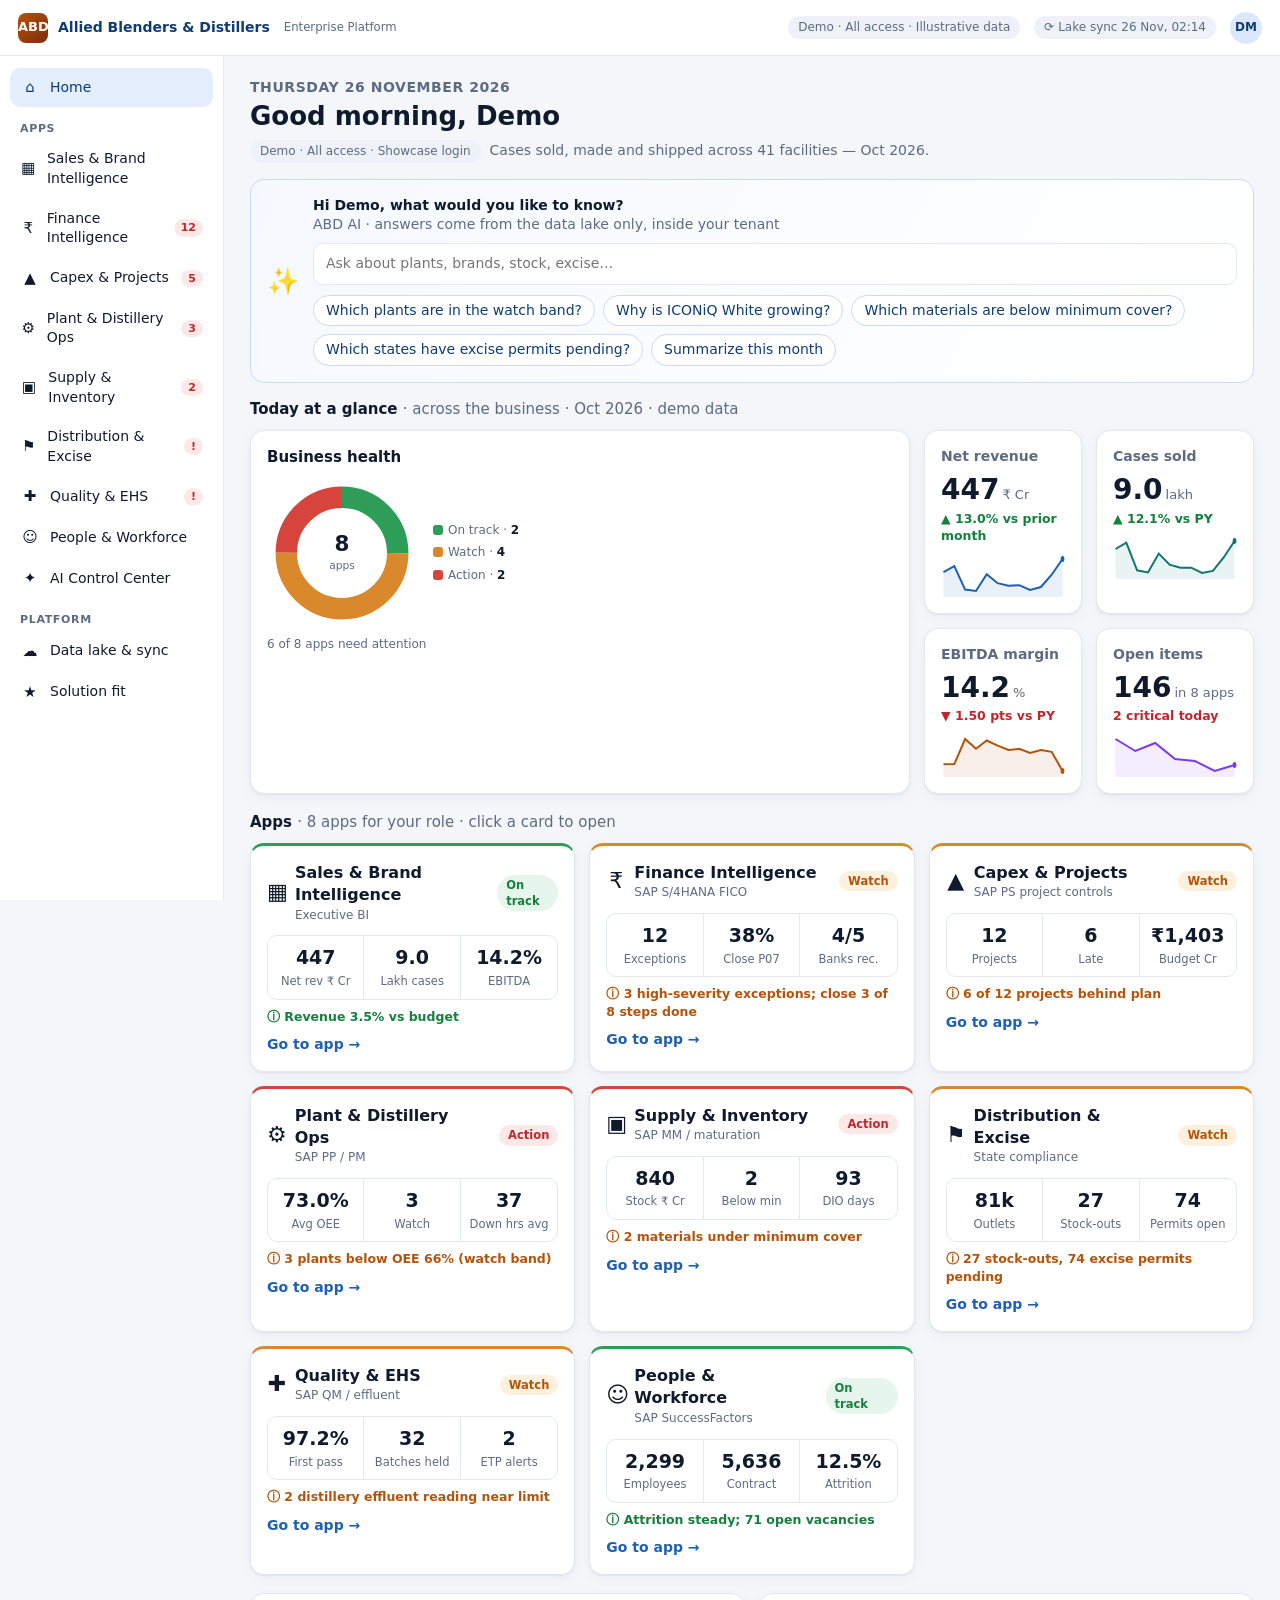
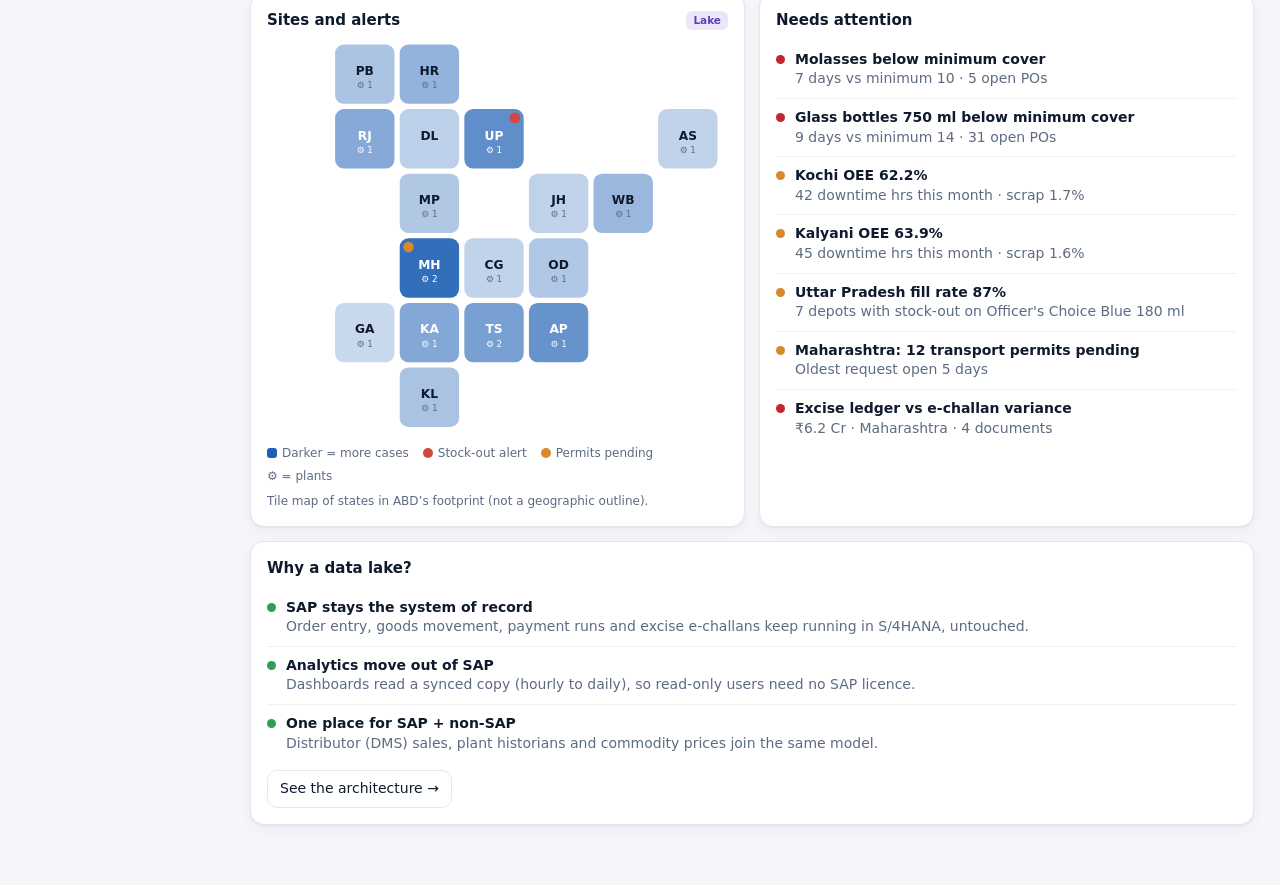
==== index.html @ fa1ca2d8 "ABD enterprise platform demo" ====
<!doctype html>
<html lang="en"><head><meta charset="utf-8"><meta name="viewport" content="width=device-width,initial-scale=1">
<title>ABD Enterprise Platform (Demo)</title>
<link rel="icon" href="data:image/svg+xml,%3Csvg xmlns='http://www.w3.org/2000/svg' viewBox='0 0 32 32'%3E%3Crect width='32' height='32' rx='8' fill='%23b45309'/%3E%3Ctext x='16' y='21' font-size='13' text-anchor='middle' fill='white' font-family='Arial' font-weight='700'%3EABD%3C/text%3E%3C/svg%3E">
<link rel="stylesheet" href="style.css"></head>
<body>
<header class="top">
  <button class="btn mob" id="burger" aria-label="Menu">☰</button>
  <div class="logo" onclick="location.hash='#/home'"><i>ABD</i>Allied Blenders &amp; Distillers<small>Enterprise Platform</small></div>
  <span class="sp"></span>
  <span class="chip">Demo · All access · Illustrative data</span>
  <span class="chip" title="Last successful lake sync">⟳ Lake sync 26 Nov, 02:14</span>
  <div class="avatar">DM</div>
</header>
<div class="shell"><nav class="side" id="side"></nav><main id="view"></main></div>
<div id="tip"></div><div id="toast"></div>
<script src="data.js"></script><script src="app.js"></script>
</body></html>
---- style.css ----
:root{--bg:#f4f6fa;--card:#fff;--ink:#0f1b2d;--mute:#5d6b82;--line:#e3e8f0;--pri:#0f3d73;--pri2:#1d5fb4;--amber:#b45309;--good:#15803d;--warn:#b45309;--bad:#c0262d;--goodbg:#e7f6ec;--warnbg:#fdf1de;--badbg:#fde8e8;--r:14px;--sh:0 1px 2px rgba(15,27,45,.06),0 4px 14px rgba(15,27,45,.04)}
*{box-sizing:border-box}html,body{margin:0}body{font-family:Inter,"Segoe UI",system-ui,sans-serif;background:var(--bg);color:var(--ink);font-size:14px;line-height:1.4}
button,select,input{font:inherit;color:inherit}
.top{position:sticky;top:0;z-index:20;height:56px;background:#fff;border-bottom:1px solid var(--line);display:flex;align-items:center;gap:14px;padding:0 18px}
.logo{display:flex;align-items:center;gap:10px;font-weight:700;color:var(--pri);cursor:pointer}
.logo i{width:30px;height:30px;border-radius:8px;background:linear-gradient(135deg,#b45309,#7c2d12);display:grid;place-items:center;color:#fff;font-style:normal;font-size:13px}
.logo small{font-weight:500;color:var(--mute);margin-left:4px}
.sp{flex:1}.chip{display:inline-flex;align-items:center;gap:6px;padding:3px 10px;border-radius:99px;background:#eef2f8;color:var(--mute);font-size:12px;white-space:nowrap}
.avatar{width:32px;height:32px;border-radius:50%;background:#dbe8fb;color:var(--pri);display:grid;place-items:center;font-weight:700;font-size:12px}
.shell{display:flex;min-height:calc(100vh - 56px)}
.side{width:224px;flex:none;background:#fff;border-right:1px solid var(--line);padding:12px 10px;position:sticky;top:56px;height:calc(100vh - 56px);overflow:auto}
.side a{display:flex;align-items:center;gap:10px;padding:9px 10px;border-radius:10px;color:var(--ink);text-decoration:none;margin-bottom:2px;font-weight:500}
.side a:hover{background:#f0f4fa}.side a.on{background:#e4eefc;color:var(--pri)}
.side a b{margin-left:auto;background:var(--badbg);color:var(--bad);border-radius:99px;font-size:11px;padding:1px 7px}
.side h6{margin:14px 10px 4px;font-size:11px;letter-spacing:.06em;color:var(--mute);text-transform:uppercase}
.ic{width:20px;text-align:center;font-size:15px}
main{flex:1;min-width:0;padding:22px 26px 60px;max-width:1280px}
h1{font-size:26px;margin:0 0 4px}h2{font-size:15px;margin:0}.sub{color:var(--mute)}
.head{display:flex;flex-wrap:wrap;align-items:center;gap:10px;margin-bottom:16px}
.head h1{margin-right:auto}
select,.btn{border:1px solid var(--line);background:#fff;border-radius:10px;padding:8px 12px;cursor:pointer}
.btn.pri{background:var(--pri2);border-color:var(--pri2);color:#fff;font-weight:600}
.grid{display:grid;gap:14px}.g2{grid-template-columns:repeat(2,minmax(0,1fr))}.g3{grid-template-columns:repeat(3,minmax(0,1fr))}.g4{grid-template-columns:repeat(4,minmax(0,1fr))}.g32{grid-template-columns:2fr 1fr}
.card{background:var(--card);border:1px solid var(--line);border-radius:var(--r);padding:16px;box-shadow:var(--sh);min-width:0}
.card .ch{display:flex;align-items:center;gap:8px;margin-bottom:10px}.card .ch .sp{flex:1}
.tag{font-size:10.5px;font-weight:700;padding:2px 7px;border-radius:6px;background:#e0f0f5;color:#0b6b82}.tag.lake{background:#ece6fb;color:#5b3fb5}.tag.sap{background:#e0f0f5;color:#0b6b82}
.kpi .l{color:var(--mute);font-weight:600;display:flex;justify-content:space-between;align-items:center}
.kpi .v{font-size:28px;font-weight:700;margin:4px 0 0}.kpi .v small{font-size:13px;font-weight:500;color:var(--mute);margin-left:3px}
.d{font-size:12.5px;font-weight:600}.d.up{color:var(--good)}.d.dn{color:var(--bad)}.d.nu{color:var(--mute)}
.spark{display:block;width:100%;height:46px;margin-top:6px}
.pill{display:inline-block;font-size:11.5px;font-weight:700;padding:2px 9px;border-radius:99px}
.pill.good{background:var(--goodbg);color:var(--good)}.pill.warn{background:var(--warnbg);color:var(--warn)}.pill.bad{background:var(--badbg);color:var(--bad)}.pill.mute{background:#eef2f8;color:var(--mute)}
.tabs{display:flex;gap:4px;margin:0 0 14px;border-bottom:1px solid var(--line);overflow:auto}
.tabs button{background:none;border:0;border-bottom:2px solid transparent;padding:9px 14px;cursor:pointer;font-weight:600;color:var(--mute);white-space:nowrap}
.tabs button.on{color:var(--pri);border-color:var(--pri2)}
table{width:100%;border-collapse:collapse;font-size:13px}th{text-align:left;color:var(--mute);font-weight:600;padding:8px 8px;border-bottom:1px solid var(--line);cursor:pointer;white-space:nowrap;user-select:none}
td{padding:8px;border-bottom:1px solid #eef1f6}tr:last-child td{border:0}td.n,th.n{text-align:right}tbody tr:hover{background:#f8fafd}
.scroll{overflow:auto}
.hb{display:grid;grid-template-columns:150px 1fr 74px;gap:10px;align-items:center;margin:7px 0;font-size:13px}.hb .t{height:10px;background:#eef2f8;border-radius:99px;overflow:hidden}.hb .t i{display:block;height:100%;border-radius:99px}.hb span:last-child{text-align:right;font-weight:600}
.leg{display:flex;flex-wrap:wrap;gap:6px 14px;margin-top:8px;font-size:12px;color:var(--mute)}.leg i{display:inline-block;width:10px;height:10px;border-radius:3px;margin-right:5px;vertical-align:-1px}
.chart{width:100%;height:auto;display:block}.chart text{font-size:11px;fill:#5d6b82}
.hero{border:1px solid #c9dcf6;background:linear-gradient(120deg,#f5f9ff,#fff);border-radius:var(--r);padding:16px;margin-bottom:16px;display:flex;gap:14px;flex-wrap:wrap;align-items:center}
.hero .q{flex:1;min-width:260px}.hero input{width:100%;border:1px solid var(--line);border-radius:10px;padding:10px 12px;background:#fff}
.chips{display:flex;flex-wrap:wrap;gap:8px;margin-top:10px}.chips button{border:1px solid #c9dcf6;background:#fff;border-radius:99px;padding:5px 12px;cursor:pointer;color:var(--pri)}
.ans{margin-top:12px;background:#fff;border:1px solid var(--line);border-radius:10px;padding:12px 14px}
.appcard{cursor:pointer;border-top:3px solid var(--pri2);transition:.15s}.appcard:hover{transform:translateY(-2px)}.appcard.warn{border-top-color:#d9892b}.appcard.bad{border-top-color:#d6453d}.appcard.good{border-top-color:#2e9d57}
.mini{display:grid;grid-template-columns:repeat(3,1fr);border:1px solid var(--line);border-radius:10px;margin:12px 0 8px}.mini div{padding:8px;text-align:center;border-right:1px solid var(--line)}.mini div:last-child{border:0}.mini b{display:block;font-size:19px}.mini span{font-size:11.5px;color:var(--mute)}
.note{font-size:12px;color:var(--mute);margin-top:8px}
.list .it{display:flex;gap:10px;padding:9px 0;border-bottom:1px solid #eef1f6}.list .it:last-child{border:0}.dot{width:9px;height:9px;border-radius:50%;margin-top:5px;flex:none}
.dot.bad{background:var(--bad)}.dot.warn{background:#d9892b}.dot.good{background:#2e9d57}
.flow{display:flex;align-items:stretch;gap:8px;flex-wrap:wrap}.flow .bx{flex:1;min-width:150px;border:1px solid var(--line);border-radius:12px;padding:12px;background:#fff}.flow .bx b{display:block;margin-bottom:4px}.flow .ar{align-self:center;color:var(--mute);font-size:22px}
.bx.sap{border-color:#9fd0dd;background:#f1fafc}.bx.lk{border-color:#cdbff2;background:#f7f4fe}.bx.ap{border-color:#bcd4f5;background:#f4f8ff}
.bar{height:8px;background:#eef2f8;border-radius:9px;position:relative}.bar i{position:absolute;top:0;bottom:0;border-radius:9px}
#tip{position:fixed;pointer-events:none;background:#0f1b2d;color:#fff;padding:7px 10px;border-radius:8px;font-size:12px;z-index:99;display:none;max-width:260px;box-shadow:0 6px 20px rgba(0,0,0,.25)}
#toast{position:fixed;bottom:22px;left:50%;transform:translateX(-50%);background:#0f1b2d;color:#fff;padding:10px 16px;border-radius:10px;display:none;z-index:99;max-width:90vw}
.fit td:first-child{font-weight:600}.mob{display:none}
@media(max-width:1000px){.g4{grid-template-columns:repeat(2,1fr)}.g3{grid-template-columns:repeat(2,1fr)}.g32{grid-template-columns:1fr}}
@media(max-width:760px){.side{display:none;position:fixed;z-index:30;top:56px;left:0;height:calc(100vh - 56px)}.side.open{display:block}.mob{display:inline-block}main{padding:16px 14px 50px}.g2,.g3,.g4{grid-template-columns:1fr}.hb{grid-template-columns:110px 1fr 64px}.top .chip{display:none}}
.grid.g2>.card:nth-child(3){grid-column:1/-1}
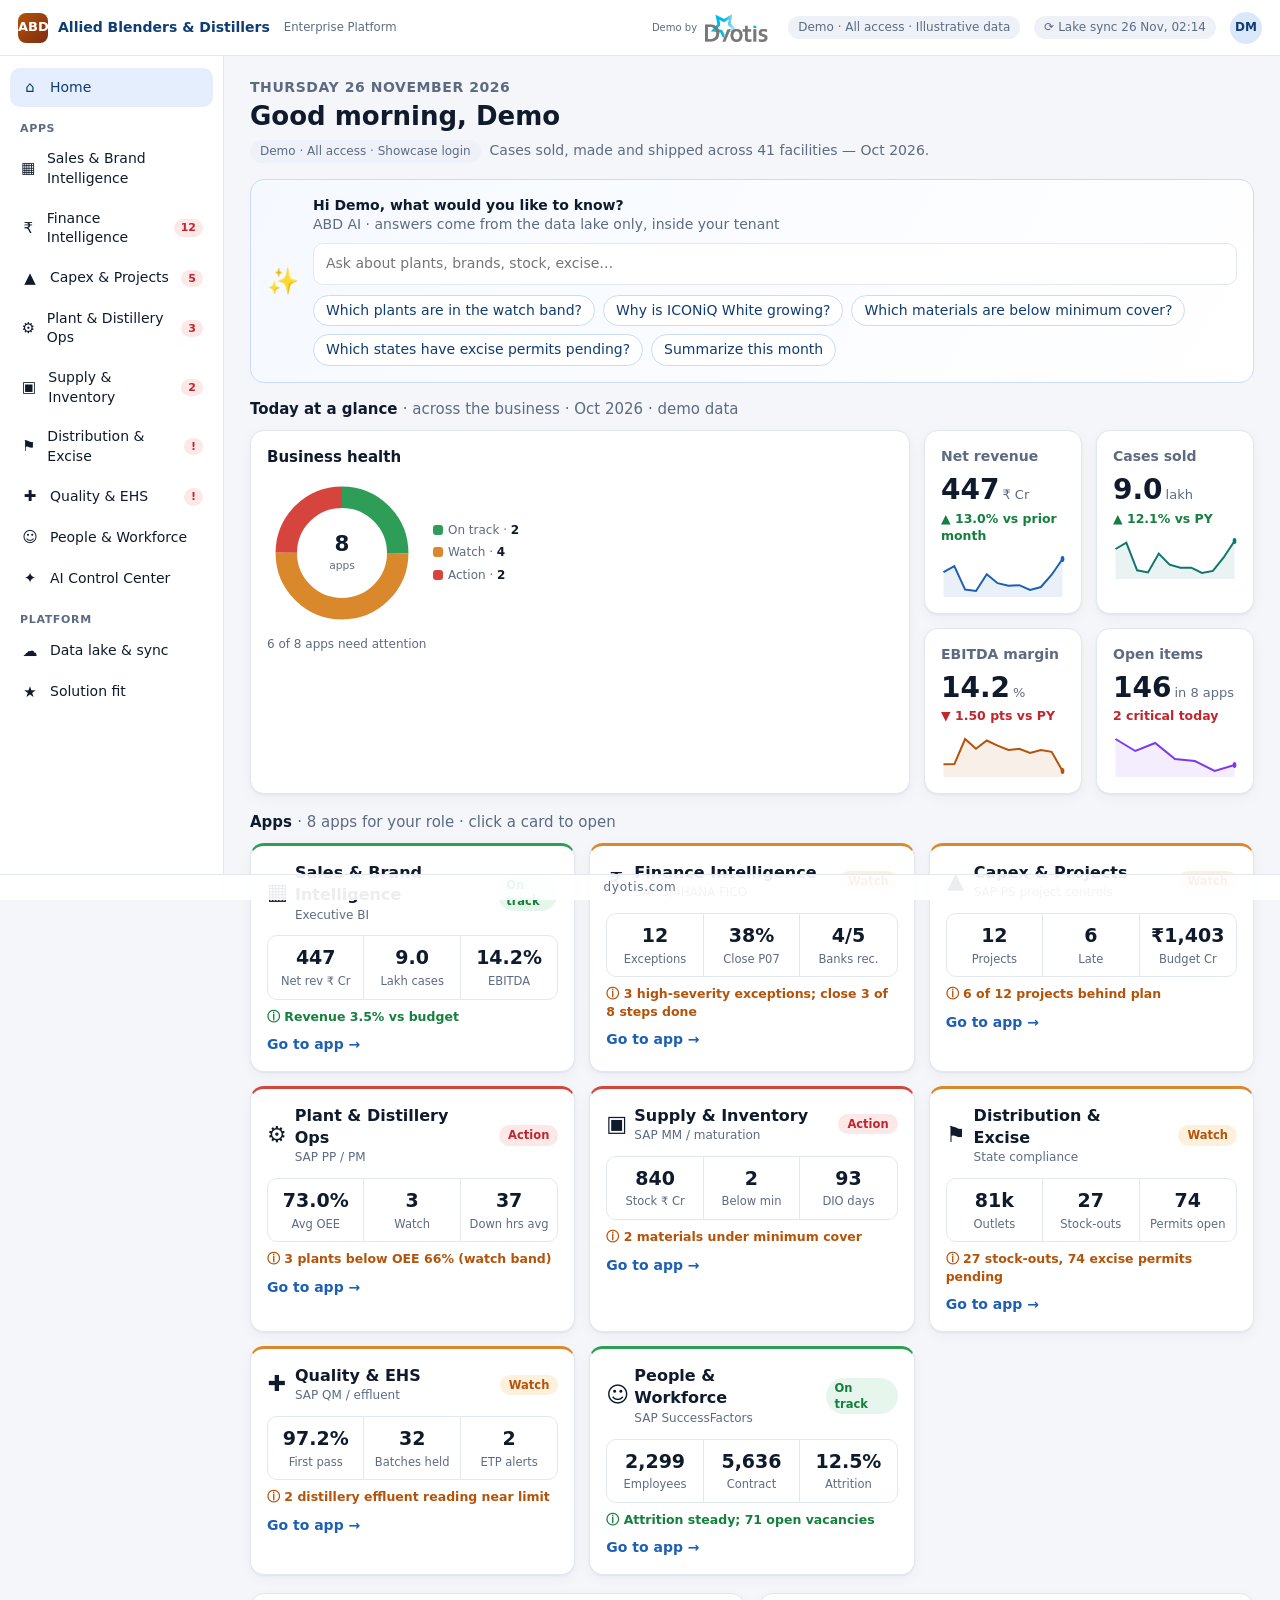
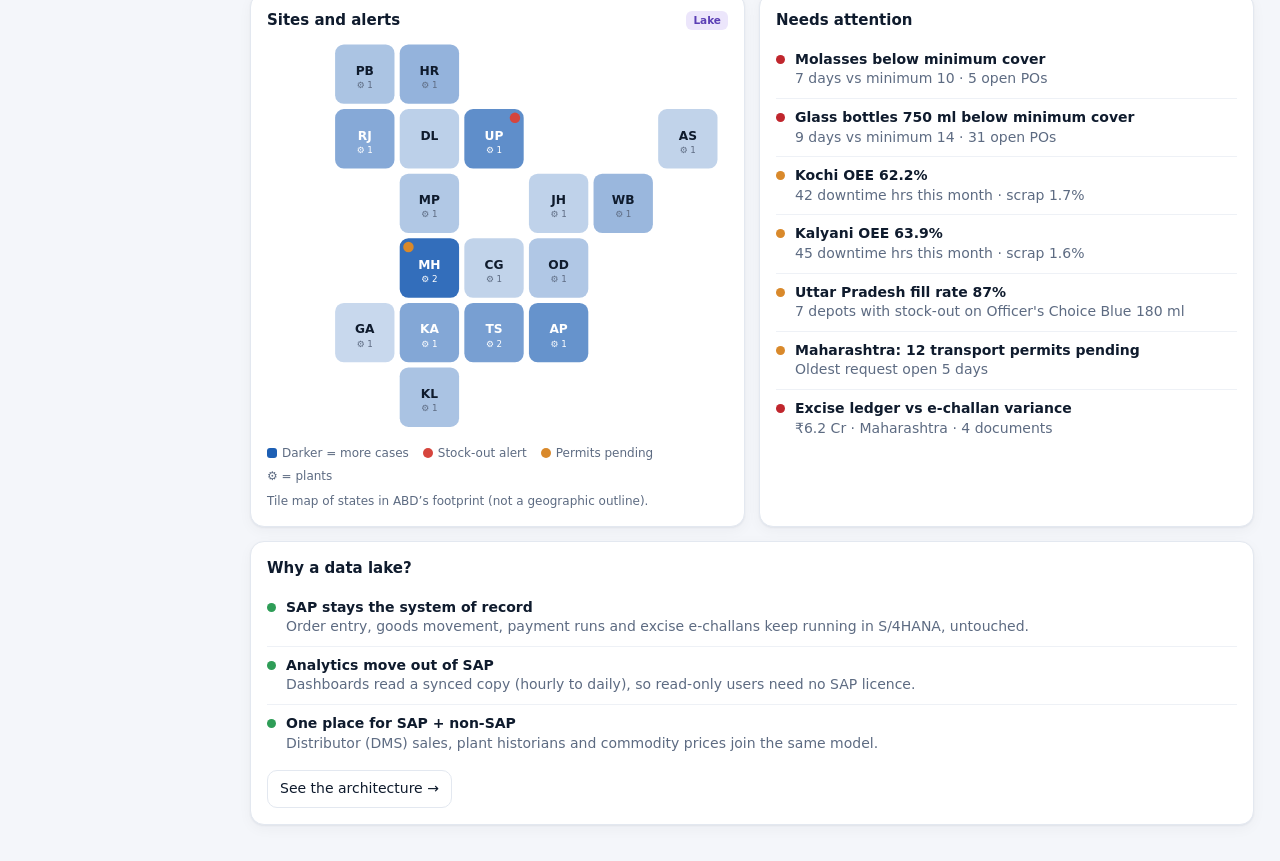
==== commit 92658107: "Add Dyotis logo and footer Co-Authored-By: Claude Sonnet 5.5 <noreply@anthropic.com>" ====
--- a/index.html
+++ b/index.html
@@ -2,17 +2,19 @@
 <html lang="en"><head><meta charset="utf-8"><meta name="viewport" content="width=device-width,initial-scale=1">
 <title>ABD Enterprise Platform (Demo)</title>
 <link rel="icon" href="data:image/svg+xml,%3Csvg xmlns='http://www.w3.org/2000/svg' viewBox='0 0 32 32'%3E%3Crect width='32' height='32' rx='8' fill='%23b45309'/%3E%3Ctext x='16' y='21' font-size='13' text-anchor='middle' fill='white' font-family='Arial' font-weight='700'%3EABD%3C/text%3E%3C/svg%3E">
-<link rel="stylesheet" href="style.css"></head>
+<link rel="stylesheet" href="style.css?v=4"></head>
 <body>
 <header class="top">
   <button class="btn mob" id="burger" aria-label="Menu">☰</button>
   <div class="logo" onclick="location.hash='#/home'"><i>ABD</i>Allied Blenders &amp; Distillers<small>Enterprise Platform</small></div>
   <span class="sp"></span>
+  <a class="dy" href="https://dyotis.com" target="_blank" rel="noopener" title="A Dyotis demo"><small>Demo by</small><img src="assets/dyotis-logo.png" alt="Dyotis"></a>
   <span class="chip">Demo · All access · Illustrative data</span>
   <span class="chip" title="Last successful lake sync">⟳ Lake sync 26 Nov, 02:14</span>
   <div class="avatar">DM</div>
 </header>
 <div class="shell"><nav class="side" id="side"></nav><main id="view"></main></div>
+<a class="foot" href="https://dyotis.com" target="_blank" rel="noopener">dyotis.com</a>
 <div id="tip"></div><div id="toast"></div>
-<script src="data.js"></script><script src="app.js"></script>
+<script src="data.js?v=2"></script><script src="app.js?v=2"></script>
 </body></html>
--- a/style.css
+++ b/style.css
@@ -57,3 +57,6 @@
 @media(max-width:1000px){.g4{grid-template-columns:repeat(2,1fr)}.g3{grid-template-columns:repeat(2,1fr)}.g32{grid-template-columns:1fr}}
 @media(max-width:760px){.side{display:none;position:fixed;z-index:30;top:56px;left:0;height:calc(100vh - 56px)}.side.open{display:block}.mob{display:inline-block}main{padding:16px 14px 50px}.g2,.g3,.g4{grid-template-columns:1fr}.hb{grid-template-columns:110px 1fr 64px}.top .chip{display:none}}
 .grid.g2>.card:nth-child(3){grid-column:1/-1}
+
+.dy{display:flex;align-items:center;gap:8px;text-decoration:none;color:var(--mute);font-size:12px;margin-right:6px}.dy img{height:28px;width:auto;display:block}@media(max-width:700px){.dy small{display:none}}
+.foot{position:fixed;left:0;right:0;bottom:0;z-index:5;text-align:center;font-size:12px;letter-spacing:.06em;color:var(--mute);background:rgba(255,255,255,.92);border-top:1px solid var(--line,#e5e7eb);padding:4px 0;text-decoration:none}main{padding-bottom:36px}
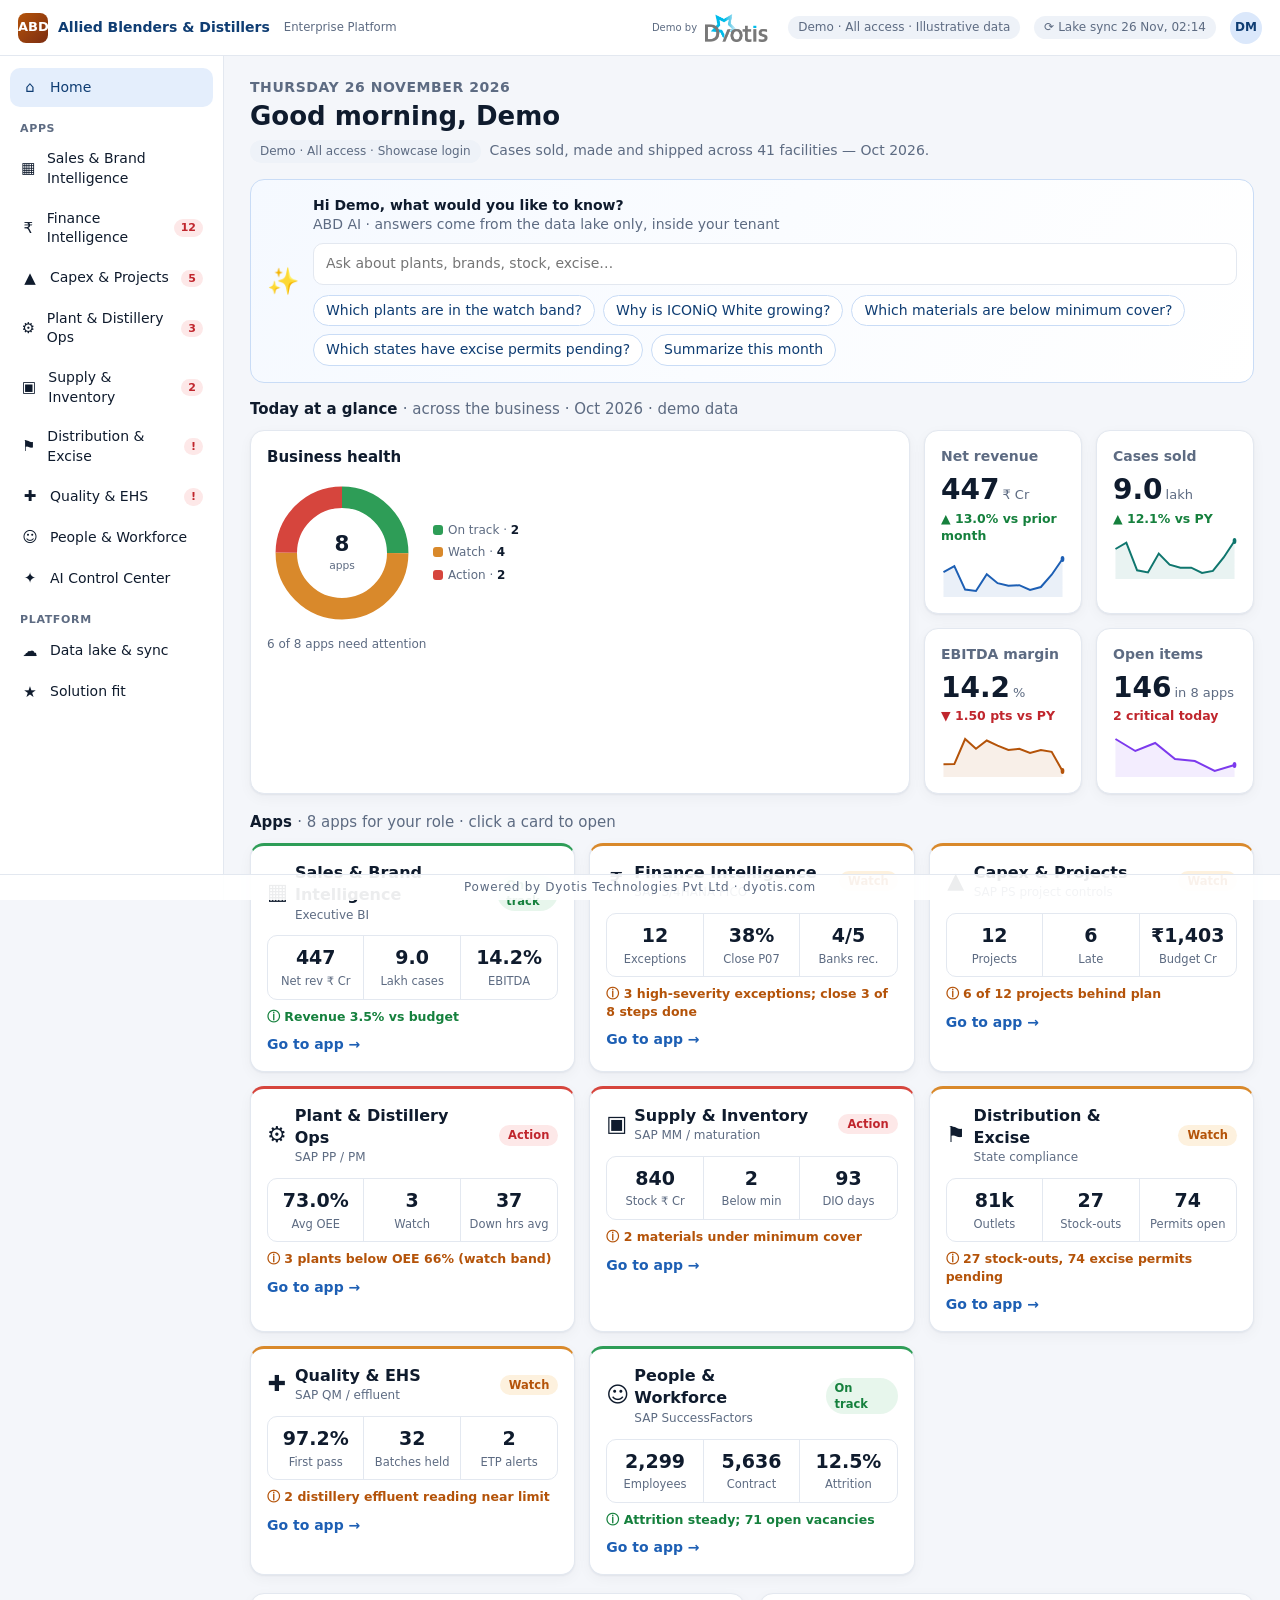
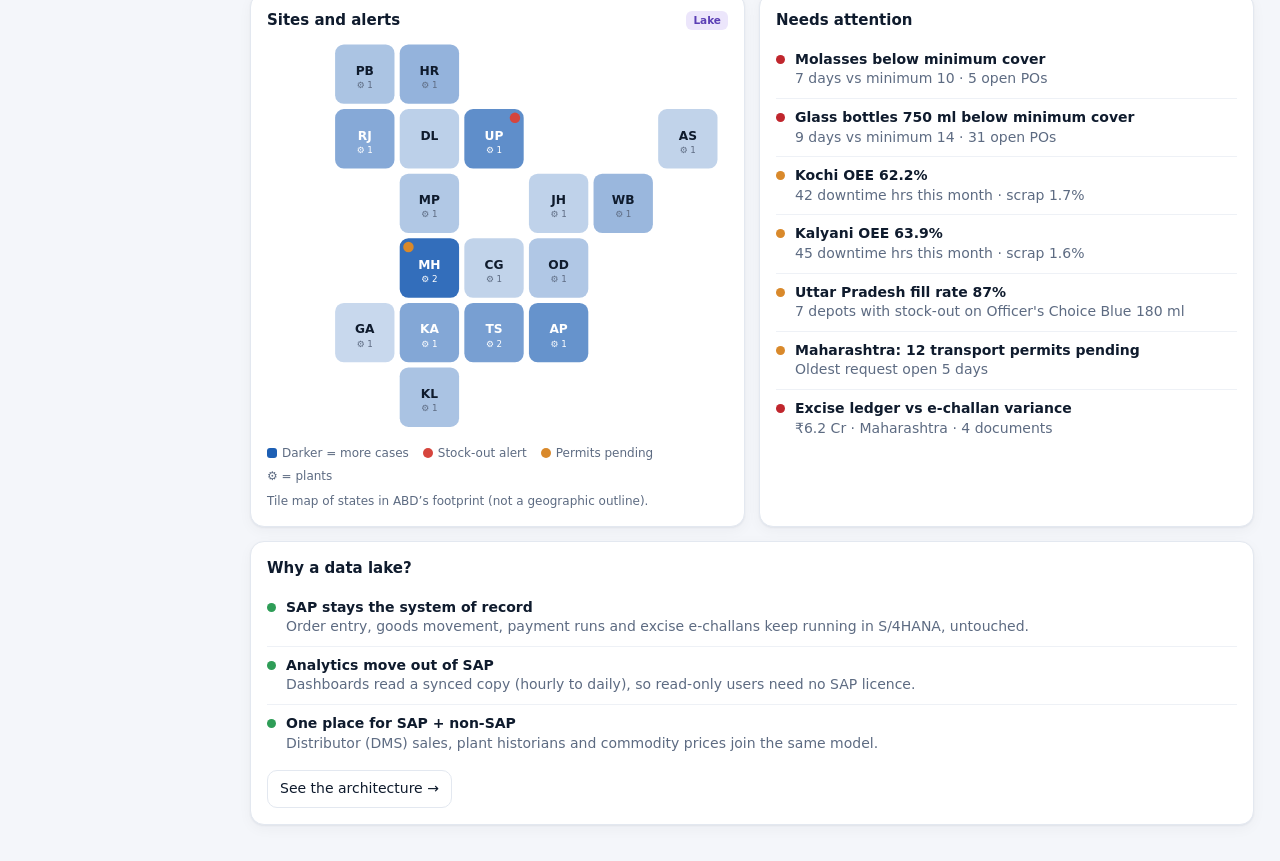
==== commit 0a893390: "Footer: powered by Dyotis Technologies Pvt Ltd Co-Authored-By: Claude Sonnet 5.5 <noreply@anthropic." ====
--- a/index.html
+++ b/index.html
@@ -2,7 +2,7 @@
 <html lang="en"><head><meta charset="utf-8"><meta name="viewport" content="width=device-width,initial-scale=1">
 <title>ABD Enterprise Platform (Demo)</title>
 <link rel="icon" href="data:image/svg+xml,%3Csvg xmlns='http://www.w3.org/2000/svg' viewBox='0 0 32 32'%3E%3Crect width='32' height='32' rx='8' fill='%23b45309'/%3E%3Ctext x='16' y='21' font-size='13' text-anchor='middle' fill='white' font-family='Arial' font-weight='700'%3EABD%3C/text%3E%3C/svg%3E">
-<link rel="stylesheet" href="style.css?v=4"></head>
+<link rel="stylesheet" href="style.css?v=5"></head>
 <body>
 <header class="top">
   <button class="btn mob" id="burger" aria-label="Menu">☰</button>
@@ -14,7 +14,7 @@
   <div class="avatar">DM</div>
 </header>
 <div class="shell"><nav class="side" id="side"></nav><main id="view"></main></div>
-<a class="foot" href="https://dyotis.com" target="_blank" rel="noopener">dyotis.com</a>
+<a class="foot" href="https://dyotis.com" target="_blank" rel="noopener">Powered by Dyotis Technologies Pvt Ltd · dyotis.com</a>
 <div id="tip"></div><div id="toast"></div>
 <script src="data.js?v=2"></script><script src="app.js?v=2"></script>
 </body></html>
